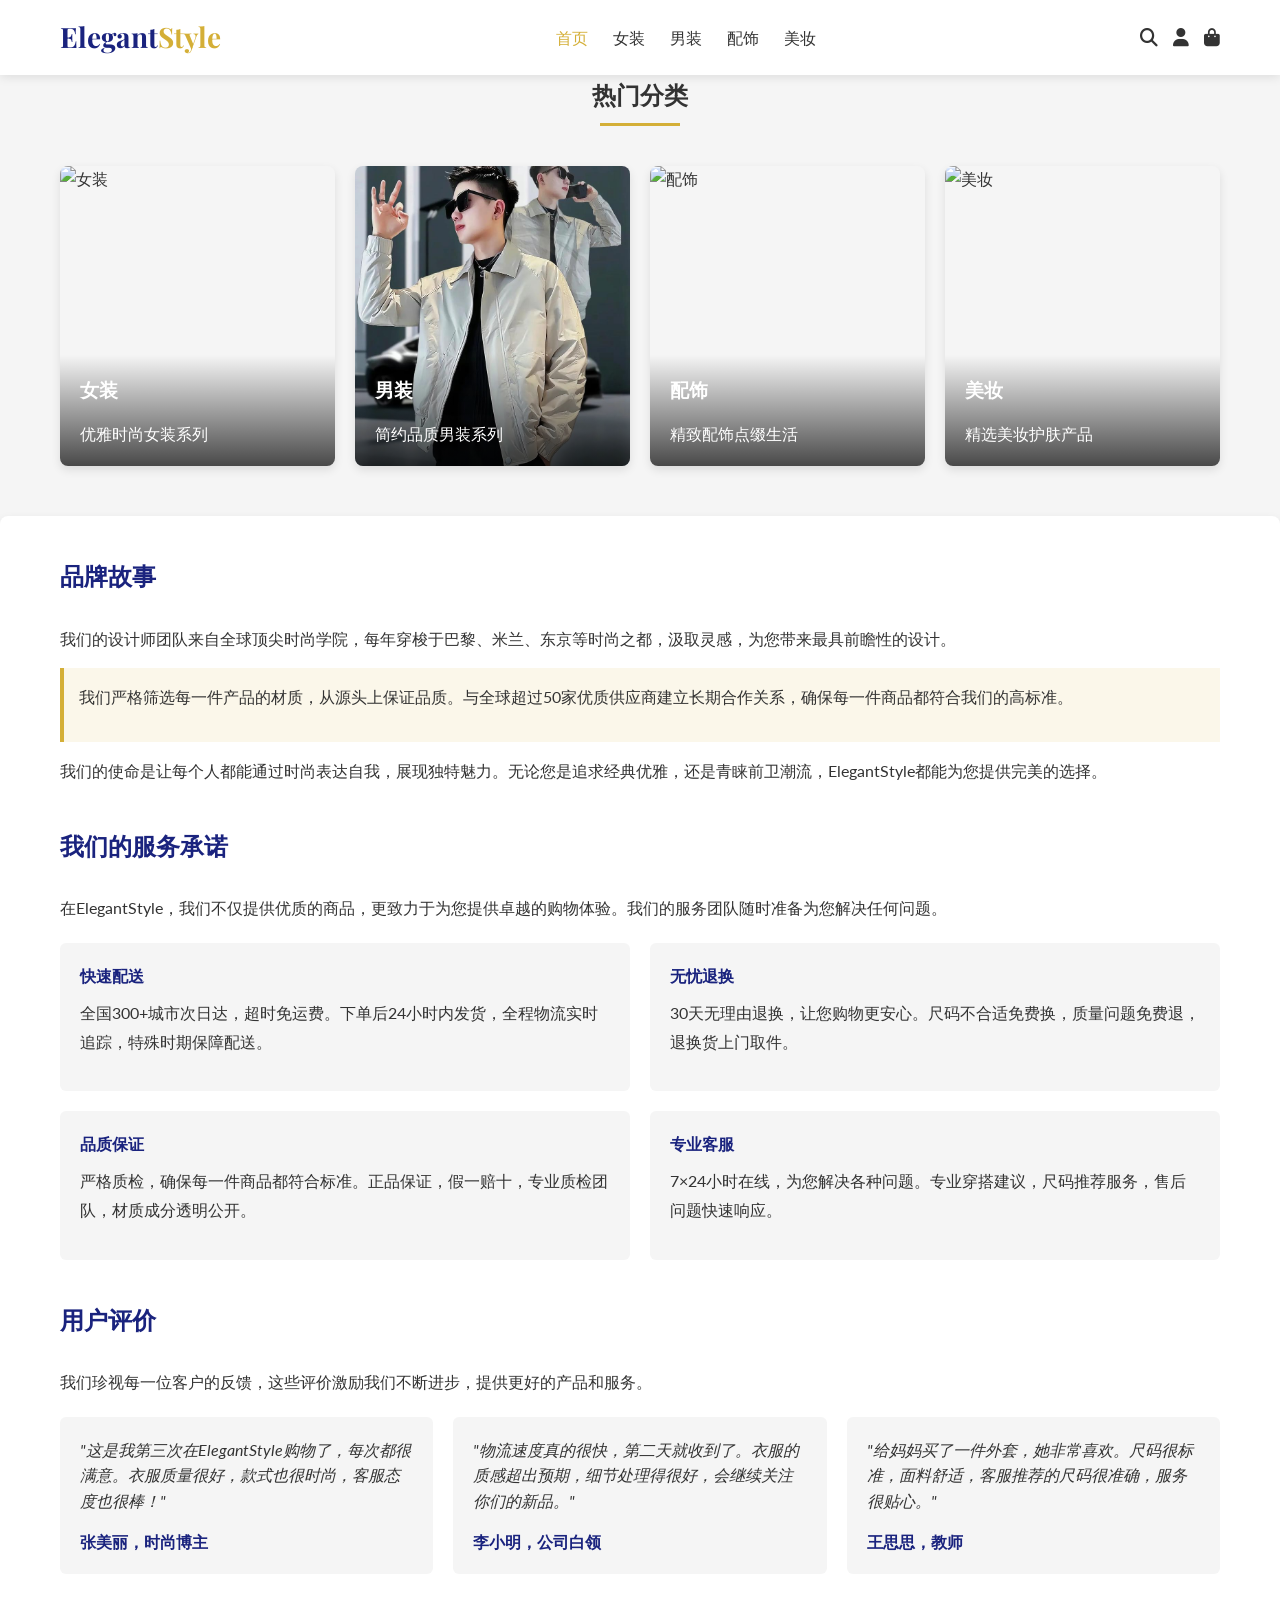
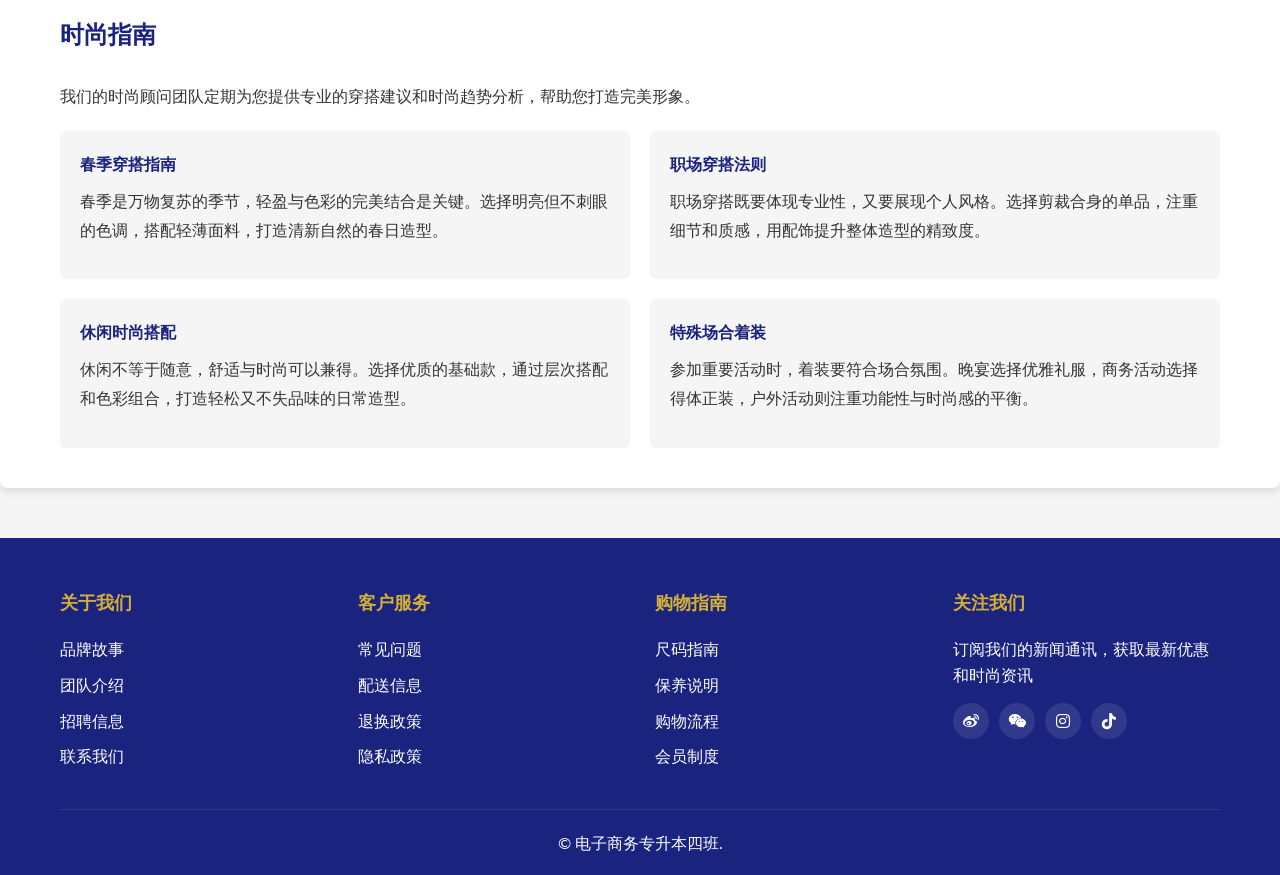
==== index.html @ b9d7f046 "1" ====
<!DOCTYPE html>
<html lang="zh-CN">
<head>
    <meta charset="UTF-8">
    <meta name="viewport" content="width=device-width, initial-scale=1.0">
    <title>电子商务专升本四班</title>
    <link href="https://fonts.googleapis.com/css2?family=Playfair+Display:wght@400;700&family=Lato:wght@300;400;700&display=swap" rel="stylesheet">
    <link rel="stylesheet" href="https://cdnjs.cloudflare.com/ajax/libs/font-awesome/6.4.0/css/all.min.css">
    <link rel="stylesheet" href="style.css">
</head>
<body>
    <header>
        <div class="container">
            <div class="header-container">
                <a href="index.html" class="logo">Elegant<span>Style</span></a>
                <nav>
                    <ul>
                        <li><a href="index.html" class="active">首页</a></li>
                        <li><a href="category.html?category=women">女装</a></li>
                        <li><a href="category.html?category=men">男装</a></li>
                        <li><a href="category.html?category=accessories">配饰</a></li>
                        <li><a href="category.html?category=beauty">美妆</a></li>
                    </ul>
                </nav>
                <div class="header-icons">
                    <a href="#"><i class="fas fa-search"></i></a>
                    <a href="#"><i class="fas fa-user"></i></a>
                    <a href="#"><i class="fas fa-shopping-bag"></i></a>
                </div>
            </div>
        </div>
    </header>

    <div class="page-container">
       

        <section class="categories">
            <div class="container">
                <h2 class="section-title">热门分类</h2>
                <div class="category-grid" id="category-grid">
                    <!-- 分类内容将通过JS动态加载 -->
                </div>
            </div>
        </section>

       <section class="text-content-module">
            <div class="container">
                <div class="text-section">
                    <h2>品牌故事</h2>
                    
                    <p>我们的设计师团队来自全球顶尖时尚学院，每年穿梭于巴黎、米兰、东京等时尚之都，汲取灵感，为您带来最具前瞻性的设计。</p>
                    <div class="highlight">
                        <p>我们严格筛选每一件产品的材质，从源头上保证品质。与全球超过50家优质供应商建立长期合作关系，确保每一件商品都符合我们的高标准。</p>
                    </div>
                    <p>我们的使命是让每个人都能通过时尚表达自我，展现独特魅力。无论您是追求经典优雅，还是青睐前卫潮流，ElegantStyle都能为您提供完美的选择。</p>
                </div>

                <div class="text-section">
                    <h2>我们的服务承诺</h2>
                    <p>在ElegantStyle，我们不仅提供优质的商品，更致力于为您提供卓越的购物体验。我们的服务团队随时准备为您解决任何问题。</p>
                    
                    <div class="service-features">
                        <div class="service-feature">
                            <h4>快速配送</h4>
                            <p>全国300+城市次日达，超时免运费。下单后24小时内发货，全程物流实时追踪，特殊时期保障配送。</p>
                        </div>
                        <div class="service-feature">
                            <h4>无忧退换</h4>
                            <p>30天无理由退换，让您购物更安心。尺码不合适免费换，质量问题免费退，退换货上门取件。</p>
                        </div>
                        <div class="service-feature">
                            <h4>品质保证</h4>
                            <p>严格质检，确保每一件商品都符合标准。正品保证，假一赔十，专业质检团队，材质成分透明公开。</p>
                        </div>
                        <div class="service-feature">
                            <h4>专业客服</h4>
                            <p>7×24小时在线，为您解决各种问题。专业穿搭建议，尺码推荐服务，售后问题快速响应。</p>
                        </div>
                    </div>
                </div>

                <div class="text-section">
                    <h2>用户评价</h2>
                    <p>我们珍视每一位客户的反馈，这些评价激励我们不断进步，提供更好的产品和服务。</p>
                    
                    <div class="testimonial-list">
                        <div class="testimonial-item">
                            <div class="testimonial-content">
                                "这是我第三次在ElegantStyle购物了，每次都很满意。衣服质量很好，款式也很时尚，客服态度也很棒！"
                            </div>
                            <div class="testimonial-author">张美丽，时尚博主</div>
                        </div>
                        <div class="testimonial-item">
                            <div class="testimonial-content">
                                "物流速度真的很快，第二天就收到了。衣服的质感超出预期，细节处理得很好，会继续关注你们的新品。"
                            </div>
                            <div class="testimonial-author">李小明，公司白领</div>
                        </div>
                        <div class="testimonial-item">
                            <div class="testimonial-content">
                                "给妈妈买了一件外套，她非常喜欢。尺码很标准，面料舒适，客服推荐的尺码很准确，服务很贴心。"
                            </div>
                            <div class="testimonial-author">王思思，教师</div>
                        </div>
                    </div>
                </div>

                <div class="text-section">
                    <h2>时尚指南</h2>
                    <p>我们的时尚顾问团队定期为您提供专业的穿搭建议和时尚趋势分析，帮助您打造完美形象。</p>
                    
                    <div class="fashion-tips">
                        <div class="fashion-tip">
                            <h4>春季穿搭指南</h4>
                            <p>春季是万物复苏的季节，轻盈与色彩的完美结合是关键。选择明亮但不刺眼的色调，搭配轻薄面料，打造清新自然的春日造型。</p>
                        </div>
                        <div class="fashion-tip">
                            <h4>职场穿搭法则</h4>
                            <p>职场穿搭既要体现专业性，又要展现个人风格。选择剪裁合身的单品，注重细节和质感，用配饰提升整体造型的精致度。</p>
                        </div>
                        <div class="fashion-tip">
                            <h4>休闲时尚搭配</h4>
                            <p>休闲不等于随意，舒适与时尚可以兼得。选择优质的基础款，通过层次搭配和色彩组合，打造轻松又不失品味的日常造型。</p>
                        </div>
                        <div class="fashion-tip">
                            <h4>特殊场合着装</h4>
                            <p>参加重要活动时，着装要符合场合氛围。晚宴选择优雅礼服，商务活动选择得体正装，户外活动则注重功能性与时尚感的平衡。</p>
                        </div>
                    </div>
                </div>
            </div>
        </section>
    </div>

    </div>

    <footer>
        <div class="container">
            <div class="footer-content">
                <div class="footer-column">
                    <h3>关于我们</h3>
                    <ul>
                        <li><a href="#">品牌故事</a></li>
                        <li><a href="#">团队介绍</a></li>
                        <li><a href="#">招聘信息</a></li>
                        <li><a href="#">联系我们</a></li>
                    </ul>
                </div>
                <div class="footer-column">
                    <h3>客户服务</h3>
                    <ul>
                        <li><a href="#">常见问题</a></li>
                        <li><a href="#">配送信息</a></li>
                        <li><a href="#">退换政策</a></li>
                        <li><a href="#">隐私政策</a></li>
                    </ul>
                </div>
                <div class="footer-column">
                    <h3>购物指南</h3>
                    <ul>
                        <li><a href="#">尺码指南</a></li>
                        <li><a href="#">保养说明</a></li>
                        <li><a href="#">购物流程</a></li>
                        <li><a href="#">会员制度</a></li>
                    </ul>
                </div>
                <div class="footer-column">
                    <h3>关注我们</h3>
                    <p>订阅我们的新闻通讯，获取最新优惠和时尚资讯</p>
                    <div class="social-icons">
                        <a href="#"><i class="fab fa-weibo"></i></a>
                        <a href="#"><i class="fab fa-weixin"></i></a>
                        <a href="#"><i class="fab fa-instagram"></i></a>
                        <a href="#"><i class="fab fa-tiktok"></i></a>
                    </div>
                </div>
            </div>
            <div class="copyright">
                <p>&copy; 电子商务专升本四班.</p>
            </div>
        </div>
    </footer>
<script src="./data.js"></script>
    <script>
        // 加载数据并渲染首页
     renderCategories(websiteData.categories);
    renderFeaturedProducts(websiteData.products);

        // 渲染分类
        function renderCategories(categories) {
            const categoryGrid = document.getElementById('category-grid');
            categoryGrid.innerHTML = '';
            
            categories.forEach(category => {
                const categoryItem = document.createElement('a');
                categoryItem.href = `category.html?category=${category.slug}`;
                categoryItem.className = 'category-item';
                
                categoryItem.innerHTML = `
                    <img src="${category.image}" alt="${category.name}">
                    <div class="category-content">
                        <h3>${category.name}</h3>
                        <p>${category.description}</p>
                    </div>
                `;
                
                categoryGrid.appendChild(categoryItem);
            });
        }

        // 渲染精选商品
        function renderFeaturedProducts(products) {
            const featuredProductsGrid = document.getElementById('featured-products-grid');
            featuredProductsGrid.innerHTML = '';
            
            const featuredProducts = products.filter(product => product.featured);
            
            featuredProducts.forEach(product => {
                const productCard = document.createElement('a');
                productCard.href = `detail.html?product=${product.id}`;
                productCard.className = 'product-card';
                
                productCard.innerHTML = `
                    <div class="product-image">
                        <img src="${product.images[0]}" alt="${product.name}">
                    </div>
                    <div class="product-info">
                        <h3 class="product-title">${product.name}</h3>
                        <p class="product-price">¥${product.price}</p>
                    </div>
                `;
                
                featuredProductsGrid.appendChild(productCard);
            });
        }
    </script>
</body>
</html>
---- style.css ----
:root {
  --primary-color: #1a237e;
  --secondary-color: #d4af37;
  --light-color: #f5f5f5;
  --dark-color: #333;
  --white: #ffffff;
  --gray: #e0e0e0;
  --transition: all 0.3s ease;
}

* {
  margin: 0;
  padding: 0;
  box-sizing: border-box;
}

body {
  font-family: 'Lato', sans-serif;
  line-height: 1.6;
  color: var(--dark-color);
  background-color: var(--light-color);
}

h1, h2, h3, h4 {
  font-family: 'Playfair Display', serif;
  margin-bottom: 1rem;
}

a {
  text-decoration: none;
  color: inherit;
}

.container {
  max-width: 1200px;
  margin: 0 auto;
  padding: 0 20px;
}

/* 头部样式 */
header {
  background-color: var(--white);
  box-shadow: 0 2px 10px rgba(0, 0, 0, 0.1);
  position: sticky;
  top: 0;
  z-index: 100;
}

.header-container {
  display: flex;
  justify-content: space-between;
  align-items: center;
  padding: 15px 0;
}

.logo {
  font-family: 'Playfair Display', serif;
  font-size: 28px;
  font-weight: 700;
  color: var(--primary-color);
}

.logo span {
  color: var(--secondary-color);
}

nav ul {
  display: flex;
  list-style: none;
}

nav ul li {
  margin-left: 25px;
}

nav ul li a {
  font-weight: 500;
  transition: var(--transition);
}

nav ul li a:hover, nav ul li a.active {
  color: var(--secondary-color);
}

.header-icons {
  display: flex;
}

.header-icons a {
  margin-left: 15px;
  font-size: 18px;
  transition: var(--transition);
}

.header-icons a:hover {
  color: var(--secondary-color);
}

/* 页面内容容器 */
.page-container {
  min-height: calc(100vh - 200px);
}

/* 首页横幅 */
.hero {
  height: 600px;
  background: linear-gradient(rgba(0, 0, 0, 0.5), rgba(0, 0, 0, 0.5)), url('https://images.unsplash.com/photo-1441986300917-64674bd600d8?ixlib=rb-1.2.1&auto=format&fit=crop&w=1350&q=80');
  background-size: cover;
  background-position: center;
  display: flex;
  align-items: center;
  justify-content: center;
  text-align: center;
  color: var(--white);
  margin-bottom: 50px;
}

.hero-content h1 {
  font-size: 48px;
  margin-bottom: 20px;
}

.hero-content p {
  font-size: 20px;
  margin-bottom: 30px;
}

.btn {
  display: inline-block;
  background-color: var(--secondary-color);
  color: var(--white);
  padding: 12px 30px;
  border-radius: 4px;
  font-weight: 700;
  text-transform: uppercase;
  letter-spacing: 1px;
  transition: var(--transition);
  border: none;
  cursor: pointer;
}

.btn:hover {
  background-color: #b8941f;
  transform: translateY(-2px);
}

/* 分类区域 */
.categories {
  margin-bottom: 50px;
}

.section-title {
  text-align: center;
  margin-bottom: 40px;
  position: relative;
}

.section-title:after {
  content: '';
  display: block;
  width: 80px;
  height: 3px;
  background-color: var(--secondary-color);
  margin: 10px auto 0;
}

.category-grid {
  display: grid;
  grid-template-columns: repeat(4, 1fr);
  gap: 20px;
}

.category-item {
  position: relative;
  height: 300px;
  overflow: hidden;
  border-radius: 8px;
  box-shadow: 0 4px 10px rgba(0, 0, 0, 0.1);
}

.category-item img {
  width: 100%;
  height: 100%;
  object-fit: cover;
  transition: var(--transition);
}

.category-item:hover img {
  transform: scale(1.05);
}

.category-content {
  position: absolute;
  bottom: 0;
  left: 0;
  width: 100%;
  padding: 20px;
  background: linear-gradient(transparent, rgba(0, 0, 0, 0.7));
  color: var(--white);
}

/* 特色产品 */
.featured-products {
  margin-bottom: 50px;
}

.product-grid {
  display: grid;
  grid-template-columns: repeat(4, 1fr);
  gap: 25px;
}

.product-card {
  background-color: var(--white);
  border-radius: 8px;
  overflow: hidden;
  box-shadow: 0 4px 10px rgba(0, 0, 0, 0.1);
  transition: var(--transition);
}

.product-card:hover {
  transform: translateY(-5px);
  box-shadow: 0 10px 20px rgba(0, 0, 0, 0.15);
}

.product-image {
  height: 250px;
  overflow: hidden;
}

.product-image img {
  width: 100%;
  height: 100%;
  object-fit: cover;
  transition: var(--transition);
}

.product-card:hover .product-image img {
  transform: scale(1.05);
}

.product-info {
  padding: 15px;
}

.product-title {
  font-size: 18px;
  margin-bottom: 5px;
}

.product-price {
  color: var(--primary-color);
  font-weight: 700;
  font-size: 18px;
}

/* 栏目页样式 */
.page-header {
  background-color: var(--primary-color);
  color: var(--white);
  padding: 60px 0;
  text-align: center;
  margin-bottom: 40px;
}

.breadcrumb {
  display: flex;
  justify-content: center;
  margin-top: 15px;
}

.breadcrumb a {
  margin: 0 5px;
}

.breadcrumb a:hover {
  color: var(--secondary-color);
}

.breadcrumb span {
  margin: 0 5px;
}

.filter-bar {
  display: flex;
  justify-content: space-between;
  align-items: center;
  margin-bottom: 30px;
  padding: 15px;
  background-color: var(--white);
  border-radius: 8px;
  box-shadow: 0 2px 5px rgba(0, 0, 0, 0.1);
}

.filter-options select {
  padding: 8px 15px;
  border: 1px solid var(--gray);
  border-radius: 4px;
  margin-right: 10px;
}

.view-options button {
  background: none;
  border: none;
  font-size: 18px;
  margin-left: 10px;
  cursor: pointer;
  color: var(--dark-color);
  transition: var(--transition);
}

.view-options button.active {
  color: var(--secondary-color);
}

.view-options button:hover {
  color: var(--secondary-color);
}

/* 分页 */
.pagination {
  display: flex;
  justify-content: center;
  margin-bottom: 50px;
}

.pagination a {
  display: inline-flex;
  align-items: center;
  justify-content: center;
  width: 40px;
  height: 40px;
  margin: 0 5px;
  border-radius: 4px;
  background-color: var(--white);
  transition: var(--transition);
}

.pagination a.active, .pagination a:hover {
  background-color: var(--primary-color);
  color: var(--white);
}

/* 详细页样式 */
.product-detail {
  display: grid;
  grid-template-columns: 1fr 1fr;
  gap: 40px;
  margin-bottom: 50px;
}

.product-gallery {
  display: flex;
  flex-direction: column;
}

.main-image {
  height: 500px;
  overflow: hidden;
  border-radius: 8px;
  margin-bottom: 15px;
}

.main-image img {
  width: 100%;
  height: 100%;
  object-fit: cover;
}

.thumbnail-gallery {
  display: flex;
  gap: 10px;
}

.thumbnail {
  width: 80px;
  height: 80px;
  border-radius: 4px;
  overflow: hidden;
  cursor: pointer;
  opacity: 0.7;
  transition: var(--transition);
}

.thumbnail.active {
  opacity: 1;
  border: 2px solid var(--secondary-color);
}

.thumbnail:hover {
  opacity: 1;
}

.thumbnail img {
  width: 100%;
  height: 100%;
  object-fit: cover;
}

.product-info-detail h1 {
  font-size: 32px;
  margin-bottom: 10px;
}

.product-price-detail {
  font-size: 24px;
  color: var(--primary-color);
  font-weight: 700;
  margin-bottom: 20px;
}

.product-description {
  margin-bottom: 25px;
  line-height: 1.8;
}

.product-options {
  margin-bottom: 30px;
}

.option-group {
  margin-bottom: 15px;
}

.option-group label {
  display: block;
  margin-bottom: 8px;
  font-weight: 700;
}

.option-group select {
  width: 100%;
  padding: 10px;
  border: 1px solid var(--gray);
  border-radius: 4px;
}

.quantity-selector {
  display: flex;
  align-items: center;
  margin-bottom: 30px;
}

.quantity-selector button {
  background-color: var(--gray);
  border: none;
  width: 40px;
  height: 40px;
  font-size: 18px;
  cursor: pointer;
}

.quantity-selector input {
  width: 60px;
  height: 40px;
  text-align: center;
  border: 1px solid var(--gray);
  border-left: none;
  border-right: none;
}

.action-buttons {
  display: flex;
  gap: 15px;
}

.btn-add-to-cart {
  flex: 2;
  background-color: var(--primary-color);
}

.btn-wishlist {
  flex: 1;
  background-color: transparent;
  border: 1px solid var(--primary-color);
  color: var(--primary-color);
}

.btn-wishlist:hover {
  background-color: var(--primary-color);
  color: var(--white);
}

/* 相关产品 */
.related-products {
  margin-bottom: 50px;
}

/* 页脚 */
footer {
  background-color: var(--primary-color);
  color: var(--white);
  padding: 50px 0 20px;
}

.footer-content {
  display: grid;
  grid-template-columns: repeat(4, 1fr);
  gap: 30px;
  margin-bottom: 30px;
}

.footer-column h3 {
  color: var(--secondary-color);
  margin-bottom: 20px;
  font-size: 18px;
}

.footer-column ul {
  list-style: none;
}

.footer-column ul li {
  margin-bottom: 10px;
}

.footer-column ul li a:hover {
  color: var(--secondary-color);
}

.social-icons {
  display: flex;
  margin-top: 15px;
}

.social-icons a {
  display: inline-flex;
  align-items: center;
  justify-content: center;
  width: 36px;
  height: 36px;
  background-color: rgba(255, 255, 255, 0.1);
  border-radius: 50%;
  margin-right: 10px;
  transition: var(--transition);
}

.social-icons a:hover {
  background-color: var(--secondary-color);
}

.copyright {
  text-align: center;
  padding-top: 20px;
  border-top: 1px solid rgba(255, 255, 255, 0.1);
}

/* 响应式设计 */
@media (max-width: 992px) {
  .category-grid, .product-grid {
    grid-template-columns: repeat(3, 1fr);
  }
  
  .product-detail {
    grid-template-columns: 1fr;
  }
  
  .footer-content {
    grid-template-columns: repeat(2, 1fr);
  }
}

@media (max-width: 768px) {
  .category-grid, .product-grid {
    grid-template-columns: repeat(2, 1fr);
  }
  
  .header-container {
    flex-direction: column;
    padding: 15px 0;
  }
  
  nav ul {
    margin-top: 15px;
  }
  
  nav ul li {
    margin: 0 10px;
  }
  
  .hero {
    height: 400px;
  }
  
  .hero-content h1 {
    font-size: 36px;
  }
  
  .filter-bar {
    flex-direction: column;
    gap: 15px;
    align-items: flex-start;
  }
  
  .action-buttons {
    flex-direction: column;
  }
}

@media (max-width: 576px) {
  .category-grid, .product-grid {
    grid-template-columns: 1fr;
  }
  
  .footer-content {
    grid-template-columns: 1fr;
  }
}

/* 加载动画 */
.loading {
  text-align: center;
  padding: 50px;
  font-size: 18px;
}

.loading:after {
  content: '...';
  animation: dots 1.5s steps(5, end) infinite;
}

@keyframes dots {
  0%, 20% { color: rgba(0,0,0,0); text-shadow: .25em 0 0 rgba(0,0,0,0), .5em 0 0 rgba(0,0,0,0); }
  40% { color: var(--primary-color); text-shadow: .25em 0 0 rgba(0,0,0,0), .5em 0 0 rgba(0,0,0,0); }
  60% { text-shadow: .25em 0 0 var(--primary-color), .5em 0 0 rgba(0,0,0,0); }
  80%, 100% { text-shadow: .25em 0 0 var(--primary-color), .5em 0 0 var(--primary-color); }
}

.hidden {
  display: none;
}
 .text-content-module {
            background-color: var(--white);
            border-radius: 8px;
            box-shadow: 0 4px 10px rgba(0, 0, 0, 0.1);
            padding: 40px;
            margin-bottom: 50px;
        }
        
        .text-section {
            margin-bottom: 40px;
        }
        
        .text-section:last-child {
            margin-bottom: 0;
        }
        
        .text-section h2 {
            color: var(--primary-color);
            margin-bottom: 20px;
            padding-bottom: 10px;
            
        }
        
        .text-section p {
            margin-bottom: 15px;
            line-height: 1.8;
        }
        
        .text-section ul {
            margin-left: 20px;
            margin-bottom: 15px;
        }
        
        .text-section li {
            margin-bottom: 8px;
            line-height: 1.6;
        }
        
        .text-section .highlight {
            background-color: rgba(212, 175, 55, 0.1);
            padding: 15px;
            border-left: 4px solid var(--secondary-color);
            margin: 15px 0;
        }
        
        .service-features {
            display: grid;
            grid-template-columns: repeat(2, 1fr);
            gap: 20px;
            margin-top: 20px;
        }
        
        .service-feature {
            background-color: var(--light-color);
            padding: 20px;
            border-radius: 6px;
        }
        
        .service-feature h4 {
            color: var(--primary-color);
            margin-bottom: 10px;
        }
        
        .testimonial-list {
            display: grid;
            grid-template-columns: repeat(3, 1fr);
            gap: 20px;
            margin-top: 20px;
        }
        
        .testimonial-item {
            background-color: var(--light-color);
            padding: 20px;
            border-radius: 6px;
            position: relative;
        }
        
        .testimonial-item:before {
            content: """;
            font-size 60px;
            color: var(--secondary-color);
            position: absolute;
            top: 10px;
            left: 15px;
            opacity: 0.3;
            font-family: Georgia, serif;
        }
        
        .testimonial-content {
            margin-bottom: 15px;
            font-style: italic;
        }
        
        .testimonial-author {
            font-weight: 700;
            color: var(--primary-color);
        }
        
        .fashion-tips {
            display: grid;
            grid-template-columns: repeat(2, 1fr);
            gap: 20px;
            margin-top: 20px;
        }
        
        .fashion-tip {
            background-color: var(--light-color);
            padding: 20px;
            border-radius: 6px;
        }
        
        .fashion-tip h4 {
            color: var(--primary-color);
            margin-bottom: 10px;
        }
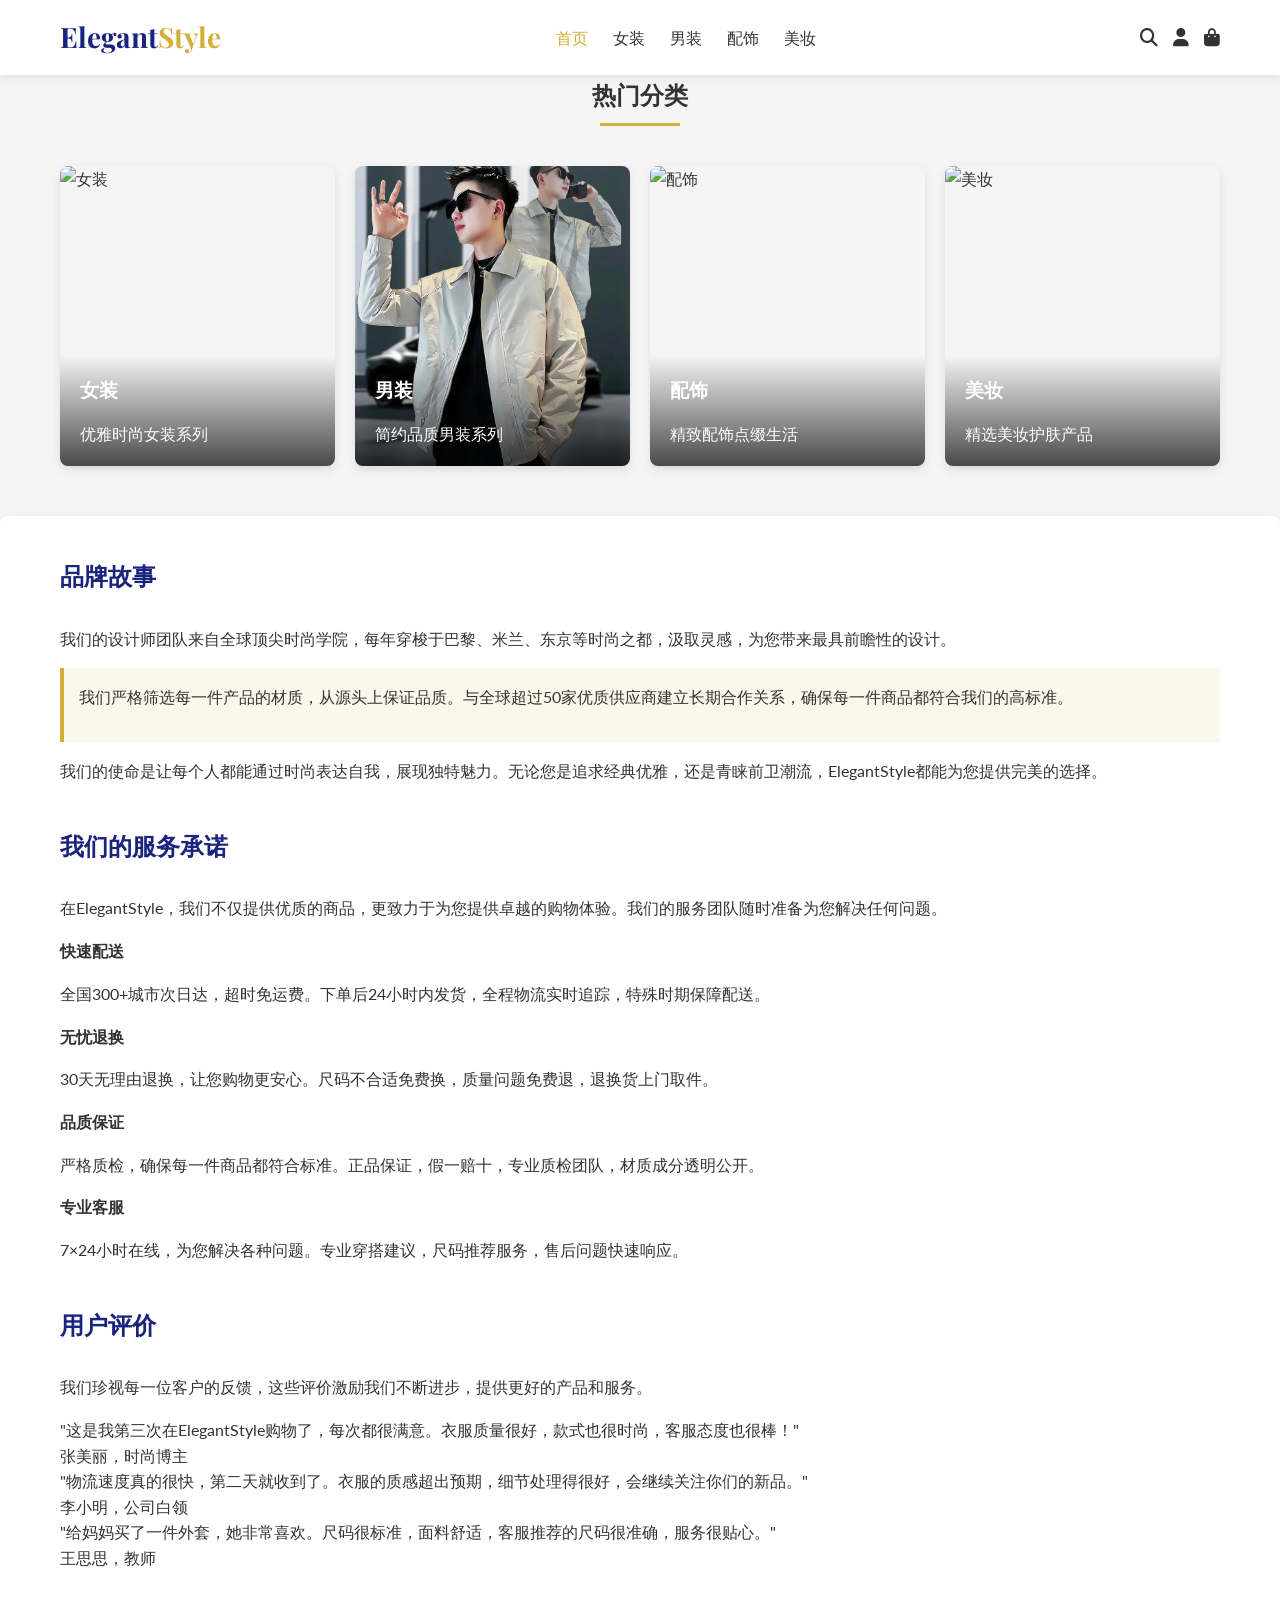
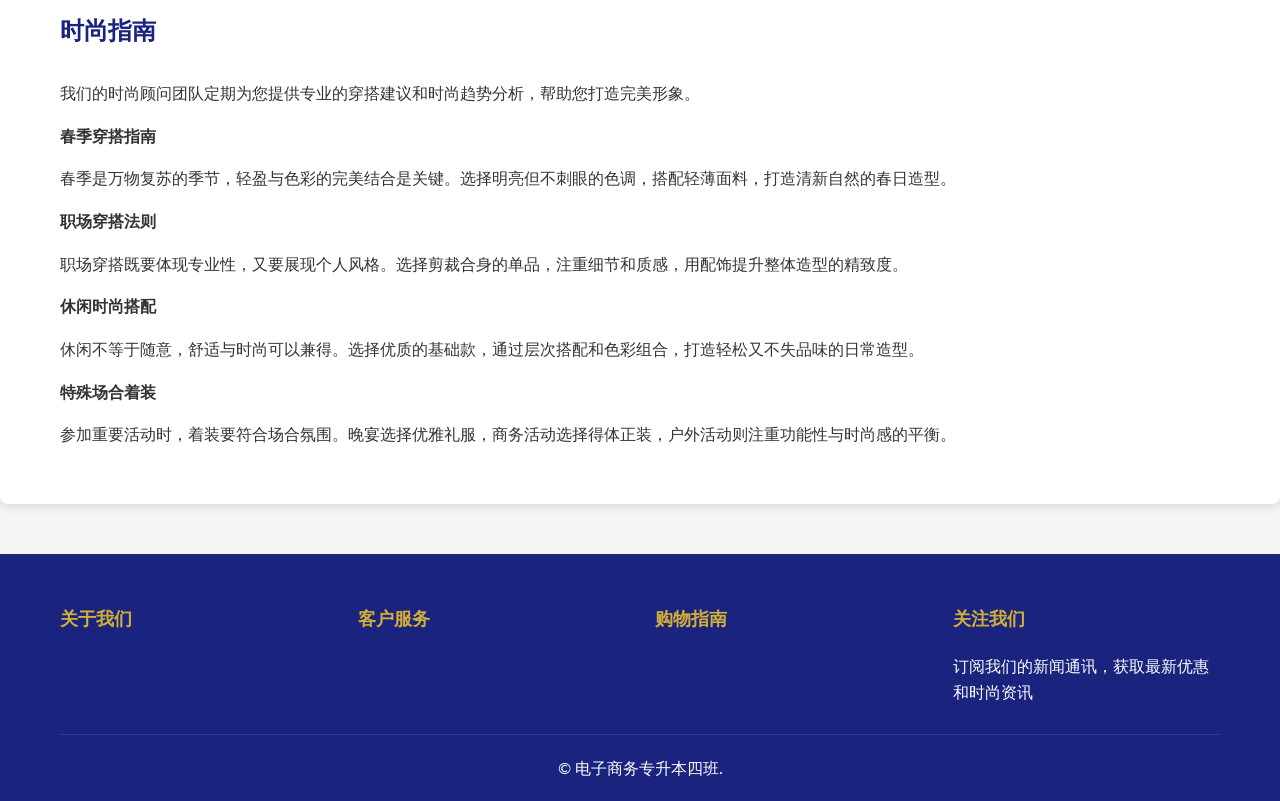
==== commit 80466504: "1" ====
--- a/index.html
+++ b/index.html
@@ -37,9 +37,8 @@
         <section class="categories">
             <div class="container">
                 <h2 class="section-title">热门分类</h2>
-                <div class="category-grid" id="category-grid">
-                    <!-- 分类内容将通过JS动态加载 -->
-                </div>
+                <div class="category-grid" id="category-grid"></div>
+                
             </div>
         </section>
 
@@ -47,7 +46,6 @@
             <div class="container">
                 <div class="text-section">
                     <h2>品牌故事</h2>
-                    
                     <p>我们的设计师团队来自全球顶尖时尚学院，每年穿梭于巴黎、米兰、东京等时尚之都，汲取灵感，为您带来最具前瞻性的设计。</p>
                     <div class="highlight">
                         <p>我们严格筛选每一件产品的材质，从源头上保证品质。与全球超过50家优质供应商建立长期合作关系，确保每一件商品都符合我们的高标准。</p>
@@ -138,41 +136,17 @@
         <div class="container">
             <div class="footer-content">
                 <div class="footer-column">
-                    <h3>关于我们</h3>
-                    <ul>
-                        <li><a href="#">品牌故事</a></li>
-                        <li><a href="#">团队介绍</a></li>
-                        <li><a href="#">招聘信息</a></li>
-                        <li><a href="#">联系我们</a></li>
-                    </ul>
+                    <h3>关于我们</h3>  
                 </div>
                 <div class="footer-column">
                     <h3>客户服务</h3>
-                    <ul>
-                        <li><a href="#">常见问题</a></li>
-                        <li><a href="#">配送信息</a></li>
-                        <li><a href="#">退换政策</a></li>
-                        <li><a href="#">隐私政策</a></li>
-                    </ul>
                 </div>
                 <div class="footer-column">
                     <h3>购物指南</h3>
-                    <ul>
-                        <li><a href="#">尺码指南</a></li>
-                        <li><a href="#">保养说明</a></li>
-                        <li><a href="#">购物流程</a></li>
-                        <li><a href="#">会员制度</a></li>
-                    </ul>
                 </div>
                 <div class="footer-column">
                     <h3>关注我们</h3>
                     <p>订阅我们的新闻通讯，获取最新优惠和时尚资讯</p>
-                    <div class="social-icons">
-                        <a href="#"><i class="fab fa-weibo"></i></a>
-                        <a href="#"><i class="fab fa-weixin"></i></a>
-                        <a href="#"><i class="fab fa-instagram"></i></a>
-                        <a href="#"><i class="fab fa-tiktok"></i></a>
-                    </div>
                 </div>
             </div>
             <div class="copyright">
--- a/style.css
+++ b/style.css
@@ -8,6 +8,7 @@
   --transition: all 0.3s ease;
 }
 
+/* 基础重置与通用样式 */
 * {
   margin: 0;
   padding: 0;
@@ -37,94 +38,7 @@
   padding: 0 20px;
 }
 
-/* 头部样式 */
-header {
-  background-color: var(--white);
-  box-shadow: 0 2px 10px rgba(0, 0, 0, 0.1);
-  position: sticky;
-  top: 0;
-  z-index: 100;
-}
-
-.header-container {
-  display: flex;
-  justify-content: space-between;
-  align-items: center;
-  padding: 15px 0;
-}
-
-.logo {
-  font-family: 'Playfair Display', serif;
-  font-size: 28px;
-  font-weight: 700;
-  color: var(--primary-color);
-}
-
-.logo span {
-  color: var(--secondary-color);
-}
-
-nav ul {
-  display: flex;
-  list-style: none;
-}
-
-nav ul li {
-  margin-left: 25px;
-}
-
-nav ul li a {
-  font-weight: 500;
-  transition: var(--transition);
-}
-
-nav ul li a:hover, nav ul li a.active {
-  color: var(--secondary-color);
-}
-
-.header-icons {
-  display: flex;
-}
-
-.header-icons a {
-  margin-left: 15px;
-  font-size: 18px;
-  transition: var(--transition);
-}
-
-.header-icons a:hover {
-  color: var(--secondary-color);
-}
-
-/* 页面内容容器 */
-.page-container {
-  min-height: calc(100vh - 200px);
-}
-
-/* 首页横幅 */
-.hero {
-  height: 600px;
-  background: linear-gradient(rgba(0, 0, 0, 0.5), rgba(0, 0, 0, 0.5)), url('https://images.unsplash.com/photo-1441986300917-64674bd600d8?ixlib=rb-1.2.1&auto=format&fit=crop&w=1350&q=80');
-  background-size: cover;
-  background-position: center;
-  display: flex;
-  align-items: center;
-  justify-content: center;
-  text-align: center;
-  color: var(--white);
-  margin-bottom: 50px;
-}
-
-.hero-content h1 {
-  font-size: 48px;
-  margin-bottom: 20px;
-}
-
-.hero-content p {
-  font-size: 20px;
-  margin-bottom: 30px;
-}
-
+/* 通用按钮样式 */
 .btn {
   display: inline-block;
   background-color: var(--secondary-color);
@@ -144,7 +58,95 @@
   transform: translateY(-2px);
 }
 
-/* 分类区域 */
+/* 页面内容容器（保证 footer 位置） */
+.page-container {
+  min-height: calc(100vh - 200px);
+}
+
+/* 1. 头部样式（核心导航） */
+header {
+  background-color: var(--white);
+  box-shadow: 0 2px 10px rgba(0, 0, 0, 0.1);
+  position: sticky;
+  top: 0;
+  z-index: 100;
+}
+
+.header-container {
+  display: flex;
+  justify-content: space-between;
+  align-items: center;
+  padding: 15px 0;
+}
+
+.logo {
+  font-family: 'Playfair Display', serif;
+  font-size: 28px;
+  font-weight: 700;
+  color: var(--primary-color);
+}
+
+.logo span {
+  color: var(--secondary-color);
+}
+
+nav ul {
+  display: flex;
+  list-style: none;
+}
+
+nav ul li {
+  margin-left: 25px;
+}
+
+nav ul li a {
+  font-weight: 500;
+  transition: var(--transition);
+}
+
+nav ul li a:hover, nav ul li a.active {
+  color: var(--secondary-color);
+}
+
+.header-icons {
+  display: flex;
+}
+
+.header-icons a {
+  margin-left: 15px;
+  font-size: 18px;
+  transition: var(--transition);
+}
+
+.header-icons a:hover {
+  color: var(--secondary-color);
+}
+
+/* 2. 首页横幅（核心视觉） */
+.hero {
+  height: 600px;
+  background: linear-gradient(rgba(0, 0, 0, 0.5), rgba(0, 0, 0, 0.5)), url('https://images.unsplash.com/photo-1441986300917-64674bd600d8?ixlib=rb-1.2.1&auto=format&fit=crop&w=1350&q=80');
+  background-size: cover;
+  background-position: center;
+  display: flex;
+  align-items: center;
+  justify-content: center;
+  text-align: center;
+  color: var(--white);
+  margin-bottom: 50px;
+}
+
+.hero-content h1 {
+  font-size: 48px;
+  margin-bottom: 20px;
+}
+
+.hero-content p {
+  font-size: 20px;
+  margin-bottom: 30px;
+}
+
+/* 3. 分类区域（核心内容） */
 .categories {
   margin-bottom: 50px;
 }
@@ -199,7 +201,7 @@
   color: var(--white);
 }
 
-/* 特色产品 */
+/* 4. 特色产品（核心内容） */
 .featured-products {
   margin-bottom: 50px;
 }
@@ -254,239 +256,52 @@
   font-size: 18px;
 }
 
-/* 栏目页样式 */
-.page-header {
-  background-color: var(--primary-color);
-  color: var(--white);
-  padding: 60px 0;
-  text-align: center;
-  margin-bottom: 40px;
-}
-
-.breadcrumb {
-  display: flex;
-  justify-content: center;
-  margin-top: 15px;
-}
-
-.breadcrumb a {
-  margin: 0 5px;
-}
-
-.breadcrumb a:hover {
-  color: var(--secondary-color);
-}
-
-.breadcrumb span {
-  margin: 0 5px;
-}
-
-.filter-bar {
-  display: flex;
-  justify-content: space-between;
-  align-items: center;
-  margin-bottom: 30px;
-  padding: 15px;
+/* 5. 品牌故事模块（核心保留） */
+.text-content-module {
   background-color: var(--white);
   border-radius: 8px;
-  box-shadow: 0 2px 5px rgba(0, 0, 0, 0.1);
-}
-
-.filter-options select {
-  padding: 8px 15px;
-  border: 1px solid var(--gray);
-  border-radius: 4px;
-  margin-right: 10px;
-}
-
-.view-options button {
-  background: none;
-  border: none;
-  font-size: 18px;
-  margin-left: 10px;
-  cursor: pointer;
-  color: var(--dark-color);
-  transition: var(--transition);
-}
-
-.view-options button.active {
-  color: var(--secondary-color);
-}
-
-.view-options button:hover {
-  color: var(--secondary-color);
-}
-
-/* 分页 */
-.pagination {
-  display: flex;
-  justify-content: center;
+  box-shadow: 0 4px 10px rgba(0, 0, 0, 0.1);
+  padding: 40px;
   margin-bottom: 50px;
 }
 
-.pagination a {
-  display: inline-flex;
-  align-items: center;
-  justify-content: center;
-  width: 40px;
-  height: 40px;
-  margin: 0 5px;
-  border-radius: 4px;
-  background-color: var(--white);
-  transition: var(--transition);
-}
-
-.pagination a.active, .pagination a:hover {
-  background-color: var(--primary-color);
-  color: var(--white);
-}
-
-/* 详细页样式 */
-.product-detail {
-  display: grid;
-  grid-template-columns: 1fr 1fr;
-  gap: 40px;
-  margin-bottom: 50px;
-}
-
-.product-gallery {
-  display: flex;
-  flex-direction: column;
-}
-
-.main-image {
-  height: 500px;
-  overflow: hidden;
-  border-radius: 8px;
+.text-section {
+  margin-bottom: 40px;
+}
+
+.text-section:last-child {
+  margin-bottom: 0;
+}
+
+.text-section h2 {
+  color: var(--primary-color);
+  margin-bottom: 20px;
+  padding-bottom: 10px;
+}
+
+.text-section p {
   margin-bottom: 15px;
-}
-
-.main-image img {
-  width: 100%;
-  height: 100%;
-  object-fit: cover;
-}
-
-.thumbnail-gallery {
-  display: flex;
-  gap: 10px;
-}
-
-.thumbnail {
-  width: 80px;
-  height: 80px;
-  border-radius: 4px;
-  overflow: hidden;
-  cursor: pointer;
-  opacity: 0.7;
-  transition: var(--transition);
-}
-
-.thumbnail.active {
-  opacity: 1;
-  border: 2px solid var(--secondary-color);
-}
-
-.thumbnail:hover {
-  opacity: 1;
-}
-
-.thumbnail img {
-  width: 100%;
-  height: 100%;
-  object-fit: cover;
-}
-
-.product-info-detail h1 {
-  font-size: 32px;
-  margin-bottom: 10px;
-}
-
-.product-price-detail {
-  font-size: 24px;
-  color: var(--primary-color);
-  font-weight: 700;
-  margin-bottom: 20px;
-}
-
-.product-description {
-  margin-bottom: 25px;
   line-height: 1.8;
 }
 
-.product-options {
-  margin-bottom: 30px;
-}
-
-.option-group {
+.text-section ul {
+  margin-left: 20px;
   margin-bottom: 15px;
 }
 
-.option-group label {
-  display: block;
+.text-section li {
   margin-bottom: 8px;
-  font-weight: 700;
-}
-
-.option-group select {
-  width: 100%;
-  padding: 10px;
-  border: 1px solid var(--gray);
-  border-radius: 4px;
-}
-
-.quantity-selector {
-  display: flex;
-  align-items: center;
-  margin-bottom: 30px;
-}
-
-.quantity-selector button {
-  background-color: var(--gray);
-  border: none;
-  width: 40px;
-  height: 40px;
-  font-size: 18px;
-  cursor: pointer;
-}
-
-.quantity-selector input {
-  width: 60px;
-  height: 40px;
-  text-align: center;
-  border: 1px solid var(--gray);
-  border-left: none;
-  border-right: none;
-}
-
-.action-buttons {
-  display: flex;
-  gap: 15px;
-}
-
-.btn-add-to-cart {
-  flex: 2;
-  background-color: var(--primary-color);
-}
-
-.btn-wishlist {
-  flex: 1;
-  background-color: transparent;
-  border: 1px solid var(--primary-color);
-  color: var(--primary-color);
-}
-
-.btn-wishlist:hover {
-  background-color: var(--primary-color);
-  color: var(--white);
-}
-
-/* 相关产品 */
-.related-products {
-  margin-bottom: 50px;
-}
-
-/* 页脚 */
+  line-height: 1.6;
+}
+
+.text-section .highlight {
+  background-color: rgba(212, 175, 55, 0.1);
+  padding: 15px;
+  border-left: 4px solid var(--secondary-color);
+  margin: 15px 0;
+}
+
+/* 6. 页脚（核心布局） */
 footer {
   background-color: var(--primary-color);
   color: var(--white);
@@ -543,204 +358,4 @@
   text-align: center;
   padding-top: 20px;
   border-top: 1px solid rgba(255, 255, 255, 0.1);
-}
-
-/* 响应式设计 */
-@media (max-width: 992px) {
-  .category-grid, .product-grid {
-    grid-template-columns: repeat(3, 1fr);
-  }
-  
-  .product-detail {
-    grid-template-columns: 1fr;
-  }
-  
-  .footer-content {
-    grid-template-columns: repeat(2, 1fr);
-  }
-}
-
-@media (max-width: 768px) {
-  .category-grid, .product-grid {
-    grid-template-columns: repeat(2, 1fr);
-  }
-  
-  .header-container {
-    flex-direction: column;
-    padding: 15px 0;
-  }
-  
-  nav ul {
-    margin-top: 15px;
-  }
-  
-  nav ul li {
-    margin: 0 10px;
-  }
-  
-  .hero {
-    height: 400px;
-  }
-  
-  .hero-content h1 {
-    font-size: 36px;
-  }
-  
-  .filter-bar {
-    flex-direction: column;
-    gap: 15px;
-    align-items: flex-start;
-  }
-  
-  .action-buttons {
-    flex-direction: column;
-  }
-}
-
-@media (max-width: 576px) {
-  .category-grid, .product-grid {
-    grid-template-columns: 1fr;
-  }
-  
-  .footer-content {
-    grid-template-columns: 1fr;
-  }
-}
-
-/* 加载动画 */
-.loading {
-  text-align: center;
-  padding: 50px;
-  font-size: 18px;
-}
-
-.loading:after {
-  content: '...';
-  animation: dots 1.5s steps(5, end) infinite;
-}
-
-@keyframes dots {
-  0%, 20% { color: rgba(0,0,0,0); text-shadow: .25em 0 0 rgba(0,0,0,0), .5em 0 0 rgba(0,0,0,0); }
-  40% { color: var(--primary-color); text-shadow: .25em 0 0 rgba(0,0,0,0), .5em 0 0 rgba(0,0,0,0); }
-  60% { text-shadow: .25em 0 0 var(--primary-color), .5em 0 0 rgba(0,0,0,0); }
-  80%, 100% { text-shadow: .25em 0 0 var(--primary-color), .5em 0 0 var(--primary-color); }
-}
-
-.hidden {
-  display: none;
-}
- .text-content-module {
-            background-color: var(--white);
-            border-radius: 8px;
-            box-shadow: 0 4px 10px rgba(0, 0, 0, 0.1);
-            padding: 40px;
-            margin-bottom: 50px;
-        }
-        
-        .text-section {
-            margin-bottom: 40px;
-        }
-        
-        .text-section:last-child {
-            margin-bottom: 0;
-        }
-        
-        .text-section h2 {
-            color: var(--primary-color);
-            margin-bottom: 20px;
-            padding-bottom: 10px;
-            
-        }
-        
-        .text-section p {
-            margin-bottom: 15px;
-            line-height: 1.8;
-        }
-        
-        .text-section ul {
-            margin-left: 20px;
-            margin-bottom: 15px;
-        }
-        
-        .text-section li {
-            margin-bottom: 8px;
-            line-height: 1.6;
-        }
-        
-        .text-section .highlight {
-            background-color: rgba(212, 175, 55, 0.1);
-            padding: 15px;
-            border-left: 4px solid var(--secondary-color);
-            margin: 15px 0;
-        }
-        
-        .service-features {
-            display: grid;
-            grid-template-columns: repeat(2, 1fr);
-            gap: 20px;
-            margin-top: 20px;
-        }
-        
-        .service-feature {
-            background-color: var(--light-color);
-            padding: 20px;
-            border-radius: 6px;
-        }
-        
-        .service-feature h4 {
-            color: var(--primary-color);
-            margin-bottom: 10px;
-        }
-        
-        .testimonial-list {
-            display: grid;
-            grid-template-columns: repeat(3, 1fr);
-            gap: 20px;
-            margin-top: 20px;
-        }
-        
-        .testimonial-item {
-            background-color: var(--light-color);
-            padding: 20px;
-            border-radius: 6px;
-            position: relative;
-        }
-        
-        .testimonial-item:before {
-            content: """;
-            font-size 60px;
-            color: var(--secondary-color);
-            position: absolute;
-            top: 10px;
-            left: 15px;
-            opacity: 0.3;
-            font-family: Georgia, serif;
-        }
-        
-        .testimonial-content {
-            margin-bottom: 15px;
-            font-style: italic;
-        }
-        
-        .testimonial-author {
-            font-weight: 700;
-            color: var(--primary-color);
-        }
-        
-        .fashion-tips {
-            display: grid;
-            grid-template-columns: repeat(2, 1fr);
-            gap: 20px;
-            margin-top: 20px;
-        }
-        
-        .fashion-tip {
-            background-color: var(--light-color);
-            padding: 20px;
-            border-radius: 6px;
-        }
-        
-        .fashion-tip h4 {
-            color: var(--primary-color);
-            margin-bottom: 10px;
-        }+}
